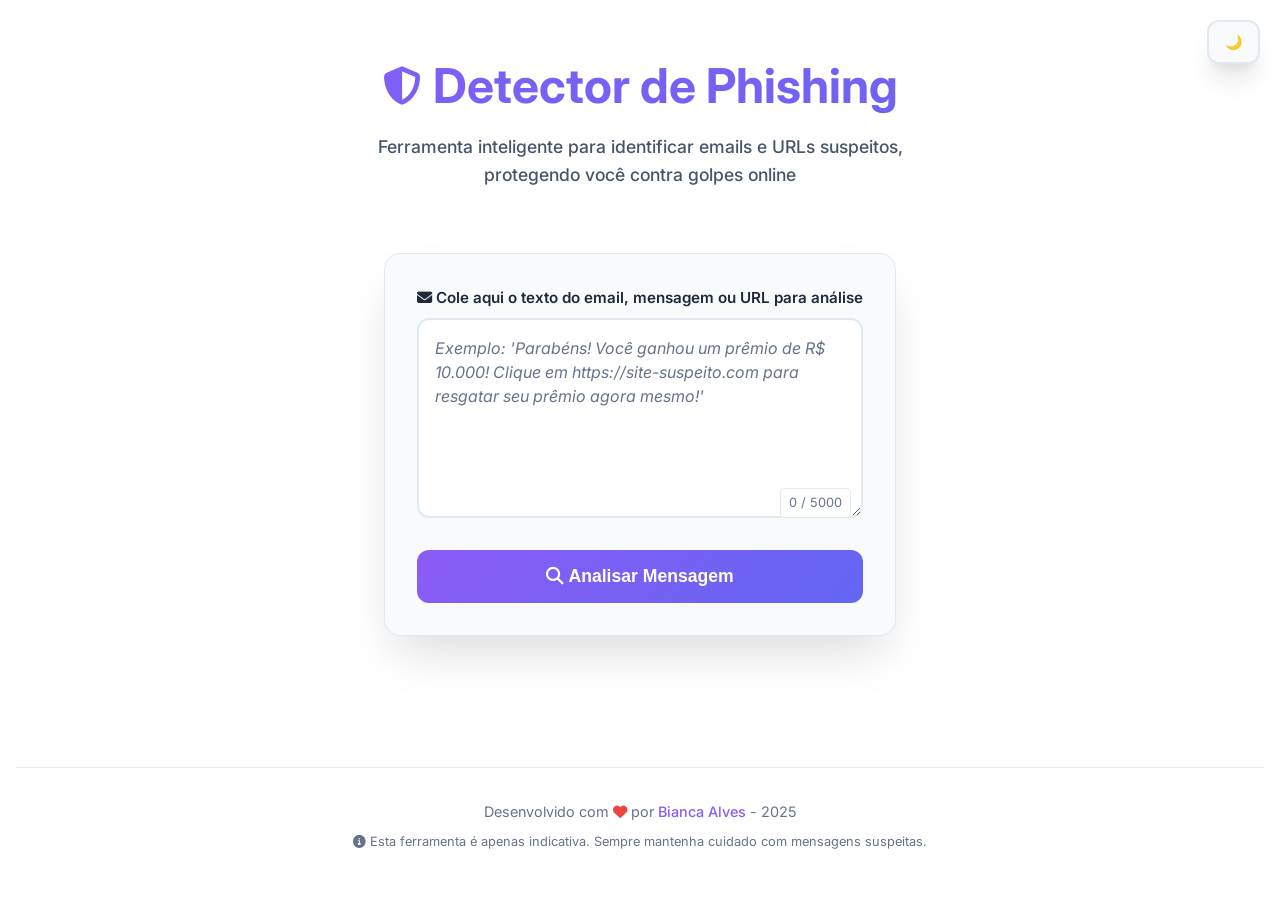
==== templates/index.html @ 08f22376 "CSS Ajustando Css para ambos os temas" ====
<!DOCTYPE html>
<html lang="pt-BR">
<head>
    <meta charset="UTF-8">
    <meta name="viewport" content="width=device-width, initial-scale=1.0">
    <title>Detector de Phishing - Proteção contra Golpes</title>
    <link rel="icon" href="/static/favicon.png" type="image/png">
    <meta name="description" content="Ferramenta inteligente para detectar emails e URLs de phishing, protegendo você contra golpes online.">
    <link href="https://fonts.googleapis.com/css2?family=Inter:wght@400;500;600;700&display=swap" rel="stylesheet">
    <link href="https://cdnjs.cloudflare.com/ajax/libs/font-awesome/6.4.0/css/all.min.css" rel="stylesheet">
    <link rel="stylesheet" href="/static/style.css">
</head>
<body>
    <button id="toggle-theme">🌙</button>
    <header class="header">
        <h1>
            <i class="fas fa-shield-alt icon" aria-hidden="true"></i>
            Detector de Phishing
        </h1>
        <p>Ferramenta inteligente para identificar emails e URLs suspeitos, protegendo você contra golpes online</p>
    </header>

    <main class="container">
        <div class="card">
            <form id="analysisForm" novalidate>
                <div class="input-group">
                    <label for="messageInput" class="input-label">
                        <i class="fas fa-envelope" aria-hidden="true"></i>
                        Cole aqui o texto do email, mensagem ou URL para análise
                    </label>
                    <div class="textarea-container">
                        <textarea 
                            id="messageInput" 
                            class="input-textarea"
                            placeholder="Exemplo: 'Parabéns! Você ganhou um prêmio de R$ 10.000! Clique em https://site-suspeito.com para resgatar seu prêmio agora mesmo!'"
                            maxlength="5000"
                            required
                            aria-describedby="char-counter"
                        ></textarea>
                        <div id="char-counter" class="char-counter">0 / 5000</div>
                    </div>
                </div>

                <button type="submit" class="analyze-btn" id="analyzeBtn">
                    <span class="btn-text">
                        <i class="fas fa-search" aria-hidden="true"></i>
                        Analisar Mensagem
                    </span>
                    <div class="spinner" id="spinner" aria-hidden="true"></div>
                </button>
            </form>
        </div>

        <div class="card results" id="results" role="region" aria-label="Resultados da análise">
            <div id="riskIndicator" class="risk-indicator" role="alert">
                <div class="risk-score">
                    <i class="fas fa-exclamation-triangle" aria-hidden="true"></i>
                    <span id="riskText">Analisando...</span>
                </div>
            </div>

            <div class="results-section">
                <h2 class="results-title">
                    <i class="fas fa-exclamation-circle" aria-hidden="true"></i>
                    Palavras Suspeitas Encontradas
                </h2>
                <div class="results-list">
                    <ul id="suspiciousWordsList" aria-label="Lista de palavras suspeitas">
                        <li class="empty-state">Nenhuma palavra suspeita encontrada</li>
                    </ul>
                </div>
            </div>

            <div class="results-section">
                <h2 class="results-title">
                    <i class="fas fa-globe" aria-hidden="true"></i>
                    Domínios Suspeitos Encontrados
                </h2>
                <div class="results-list">
                    <ul id="suspiciousDomainsList" aria-label="Lista de domínios suspeitos">
                        <li class="empty-state">Nenhum domínio suspeito encontrado</li>
                    </ul>
                </div>
            </div>

            <div class="results-section" id="recommendationsSection" style="display: none;">
                <h2 class="results-title">
                    <i class="fas fa-lightbulb" aria-hidden="true"></i>
                    Recomendações de Segurança
                </h2>
                <div class="results-list">
                    <ul id="recommendationsList" aria-label="Lista de recomendações">
                    </ul>
                </div>
            </div>
        </div>
    </main>

    <footer class="footer">
        <p>
            Desenvolvido com <i class="fas fa-heart" style="color: #ef4444;" aria-hidden="true"></i> por 
        <a href="https://www.linkedin.com/in/bianca-alvess/" target="_blank" rel="noopener noreferrer">Bianca Alves</a> - 2025
        </p>
        <p style="margin-top: 0.5rem; font-size: 0.8rem;">
            <i class="fas fa-info-circle" aria-hidden="true"></i>
            Esta ferramenta é apenas indicativa. Sempre mantenha cuidado com mensagens suspeitas.
        </p>
    </footer>

    <script src="/static/script.js"></script>
</body>
</html>
---- static/style.css ----
:root {
  /* Tema Claro (padrão) */
  --primary-color: #8b5cf6;
  --primary-dark: #7c3aed;
  --primary-light: #a78bfa;
  --secondary-color: #6366f1;
  --background-main: #ffffff;
  --background-card: #f8fafc;
  --background-input: #ffffff;
  --text-primary: #1e293b;
  --text-secondary: #475569;
  --text-muted: #64748b;
  --border-color: #e2e8f0;
  --success-color: #10b981;
  --success-bg: #ecfdf5;
  --warning-color: #f59e0b;
  --warning-bg: #fffbeb;
  --danger-color: #ef4444;
  --danger-bg: #fef2f2;
  --shadow-lg: 0 20px 25px -5px rgba(0, 0, 0, 0.1), 0 10px 10px -5px rgba(0, 0, 0, 0.05);
  --shadow-xl: 0 25px 50px -12px rgba(0, 0, 0, 0.15);
  --gradient-primary: linear-gradient(135deg, var(--primary-color) 0%, var(--secondary-color) 100%);
  --gradient-danger: linear-gradient(135deg, #ef4444 0%, #dc2626 100%);
  --gradient-success: linear-gradient(135deg, #10b981 0%, #059669 100%);
}

/* Tema Escuro */
body.dark {
  --background-main: #0f0f23;
  --background-card: #1a1a2e;
  --background-input: #16213e;
  --text-primary: #f8fafc;
  --text-secondary: #cbd5e1;
  --text-muted: #94a3b8;
  --border-color: #334155;
  --success-bg: #064e3b;
  --warning-bg: #451a03;
  --danger-bg: #450a0a;
  --shadow-lg: 0 20px 25px -5px rgba(0, 0, 0, 0.3), 0 10px 10px -5px rgba(0, 0, 0, 0.2);
  --shadow-xl: 0 25px 50px -12px rgba(0, 0, 0, 0.5);
}

* {
  margin: 0;
  padding: 0;
  box-sizing: border-box;
}

body {
  font-family: "Inter", -apple-system, BlinkMacSystemFont, "Segoe UI", sans-serif;
  background: var(--background-main);
  color: var(--text-primary);
  line-height: 1.6;
  min-height: 100vh;
  display: flex;
  flex-direction: column;
  padding: 1rem;
  transition: background-color 0.3s ease, color 0.3s ease;
}

/* Botão de alternância de tema */
#toggle-theme {
  position: fixed;
  top: 20px;
  right: 20px;
  padding: 12px 16px;
  border: 2px solid var(--border-color);
  border-radius: 12px;
  background-color: var(--background-card);
  color: var(--text-primary);
  cursor: pointer;
  font-weight: 600;
  font-size: 14px;
  transition: all 0.3s ease;
  box-shadow: var(--shadow-lg);
  z-index: 1000;
  display: flex;
  align-items: center;
  gap: 8px;
}

#toggle-theme:hover {
  background-color: var(--background-input);
  transform: translateY(-2px);
  box-shadow: var(--shadow-xl);
}

#toggle-theme:active {
  transform: translateY(0);
}

.header {
  text-align: center;
  margin-bottom: 2rem;
  padding: 2rem 0;
}

.header h1 {
  font-size: clamp(2rem, 5vw, 3rem);
  font-weight: 700;
  background: var(--gradient-primary);
  -webkit-background-clip: text;
  -webkit-text-fill-color: transparent;
  background-clip: text;
  margin-bottom: 0.5rem;
  display: flex;
  align-items: center;
  justify-content: center;
  gap: 0.75rem;
}

.header .icon {
  font-size: 0.8em;
  color: var(--primary-color);
}

.header p {
  color: var(--text-secondary);
  font-size: 1.1rem;
  max-width: 600px;
  margin: 0 auto;
  font-weight: 500;
}

.container {
  max-width: 800px;
  margin: 0 auto;
  flex: 1;
  display: flex;
  flex-direction: column;
}

.card {
  background: var(--background-card);
  border-radius: 1rem;
  padding: 2rem;
  box-shadow: var(--shadow-xl);
  border: 1px solid var(--border-color);
  backdrop-filter: blur(10px);
  margin-bottom: 2rem;
  transition: background-color 0.3s ease, border-color 0.3s ease;
}

.input-group {
  margin-bottom: 1.5rem;
}

.input-label {
  display: block;
  font-weight: 600;
  color: var(--text-primary);
  margin-bottom: 0.5rem;
  font-size: 0.95rem;
}

.textarea-container {
  position: relative;
}

.input-textarea {
  width: 100%;
  min-height: 200px;
  padding: 1rem;
  background: var(--background-input);
  border: 2px solid var(--border-color);
  border-radius: 0.75rem;
  color: var(--text-primary);
  font-size: 1rem;
  font-family: inherit;
  resize: vertical;
  transition: all 0.3s ease;
  line-height: 1.5;
}

.input-textarea::placeholder {
  color: var(--text-muted);
  font-style: italic;
}

.input-textarea:focus {
  outline: none;
  border-color: var(--primary-color);
  box-shadow: 0 0 0 3px rgba(139, 92, 246, 0.1);
  background: var(--background-card);
}

.char-counter {
  position: absolute;
  bottom: 0.5rem;
  right: 0.75rem;
  font-size: 0.8rem;
  color: var(--text-muted);
  background: var(--background-main);
  padding: 0.25rem 0.5rem;
  border-radius: 0.25rem;
  border: 1px solid var(--border-color);
}

.analyze-btn {
  width: 100%;
  padding: 1rem 2rem;
  background: var(--gradient-primary);
  color: white;
  border: none;
  border-radius: 0.75rem;
  font-size: 1.1rem;
  font-weight: 600;
  cursor: pointer;
  transition: all 0.3s ease;
  position: relative;
  overflow: hidden;
  display: flex;
  align-items: center;
  justify-content: center;
  gap: 0.5rem;
}

.analyze-btn:hover:not(:disabled) {
  transform: translateY(-2px);
  box-shadow: var(--shadow-lg);
}

.analyze-btn:active {
  transform: translateY(0);
}

.analyze-btn:disabled {
  opacity: 0.7;
  cursor: not-allowed;
}

.spinner {
  width: 20px;
  height: 20px;
  border: 2px solid rgba(255, 255, 255, 0.3);
  border-top: 2px solid white;
  border-radius: 50%;
  animation: spin 1s linear infinite;
  display: none;
}

.spinner.active {
  display: block;
}

@keyframes spin {
  0% {
    transform: rotate(0deg);
  }
  100% {
    transform: rotate(360deg);
  }
}

.results {
  display: none;
  animation: fadeInUp 0.5s ease;
}

.results.show {
  display: block;
}

@keyframes fadeInUp {
  from {
    opacity: 0;
    transform: translateY(20px);
  }
  to {
    opacity: 1;
    transform: translateY(0);
  }
}

.risk-indicator {
  padding: 1.5rem;
  border-radius: 0.75rem;
  margin-bottom: 2rem;
  text-align: center;
  font-weight: 600;
  font-size: 1.2rem;
  display: flex;
  align-items: center;
  justify-content: center;
  gap: 0.75rem;
  border: 2px solid;
  transition: all 0.3s ease;
}

.risk-indicator.safe {
  background: var(--success-bg);
  border-color: var(--success-color);
  color: var(--success-color);
}

.risk-indicator.warning {
  background: var(--warning-bg);
  border-color: var(--warning-color);
  color: var(--warning-color);
}

.risk-indicator.danger {
  background: var(--danger-bg);
  border-color: var(--danger-color);
  color: var(--danger-color);
}

.risk-score {
  display: inline-flex;
  align-items: center;
  gap: 0.5rem;
  font-size: 1.5rem;
  font-weight: 700;
}

.results-section {
  margin-bottom: 2rem;
}

.results-title {
  font-size: 1.3rem;
  font-weight: 600;
  color: var(--text-primary);
  margin-bottom: 1rem;
  display: flex;
  align-items: center;
  gap: 0.5rem;
}

.results-list {
  background: var(--background-input);
  border-radius: 0.5rem;
  padding: 1rem;
  border: 1px solid var(--border-color);
  transition: all 0.3s ease;
}

.results-list ul {
  list-style: none;
  padding: 0;
}

.results-list li {
  padding: 0.75rem;
  margin-bottom: 0.5rem;
  background: var(--background-card);
  border-radius: 0.5rem;
  border-left: 4px solid var(--primary-color);
  display: flex;
  align-items: center;
  gap: 0.75rem;
  font-weight: 500;
  transition: all 0.3s ease;
}

.results-list li:last-child {
  margin-bottom: 0;
}

.results-list .icon {
  color: var(--primary-color);
  font-size: 1.1rem;
}

.empty-state {
  text-align: center;
  padding: 2rem;
  color: var(--text-muted);
  font-style: italic;
}

.footer {
  text-align: center;
  padding: 2rem 0;
  margin-top: auto;
  border-top: 1px solid var(--border-color);
  color: var(--text-muted);
  font-size: 0.9rem;
  transition: border-color 0.3s ease;
}

.footer a {
  color: var(--primary-color);
  text-decoration: none;
  font-weight: 500;
}

.footer a:hover {
  text-decoration: underline;
}

/* Responsividade */
@media (max-width: 768px) {
  body {
    padding: 0.5rem;
  }

  #toggle-theme {
    top: 10px;
    right: 10px;
    padding: 10px 12px;
    font-size: 12px;
  }

  .card {
    padding: 1.5rem;
    border-radius: 0.75rem;
  }

  .header {
    padding: 1rem 0;
    margin-bottom: 1.5rem;
  }

  .input-textarea {
    min-height: 150px;
    padding: 0.75rem;
  }

  .analyze-btn {
    padding: 0.875rem 1.5rem;
    font-size: 1rem;
  }

  .risk-indicator {
    padding: 1rem;
    font-size: 1.1rem;
  }
}

@media (max-width: 480px) {
  .header h1 {
    flex-direction: column;
    gap: 0.5rem;
  }

  .results-list li {
    flex-direction: column;
    align-items: flex-start;
    gap: 0.5rem;
  }

  #toggle-theme {
    padding: 8px 10px;
    font-size: 11px;
  }
}

/* Melhorias de acessibilidade */
@media (prefers-reduced-motion: reduce) {
  * {
    animation-duration: 0.01ms !important;
    animation-iteration-count: 1 !important;
    transition-duration: 0.01ms !important;
  }
}

/* Estados de foco melhorados */
.analyze-btn:focus-visible,
.input-textarea:focus-visible,
#toggle-theme:focus-visible {
  outline: 2px solid var(--primary-color);
  outline-offset: 2px;
}

/* Suavização para mudanças de tema */
* {
  transition: background-color 0.3s ease, color 0.3s ease, border-color 0.3s ease;
}
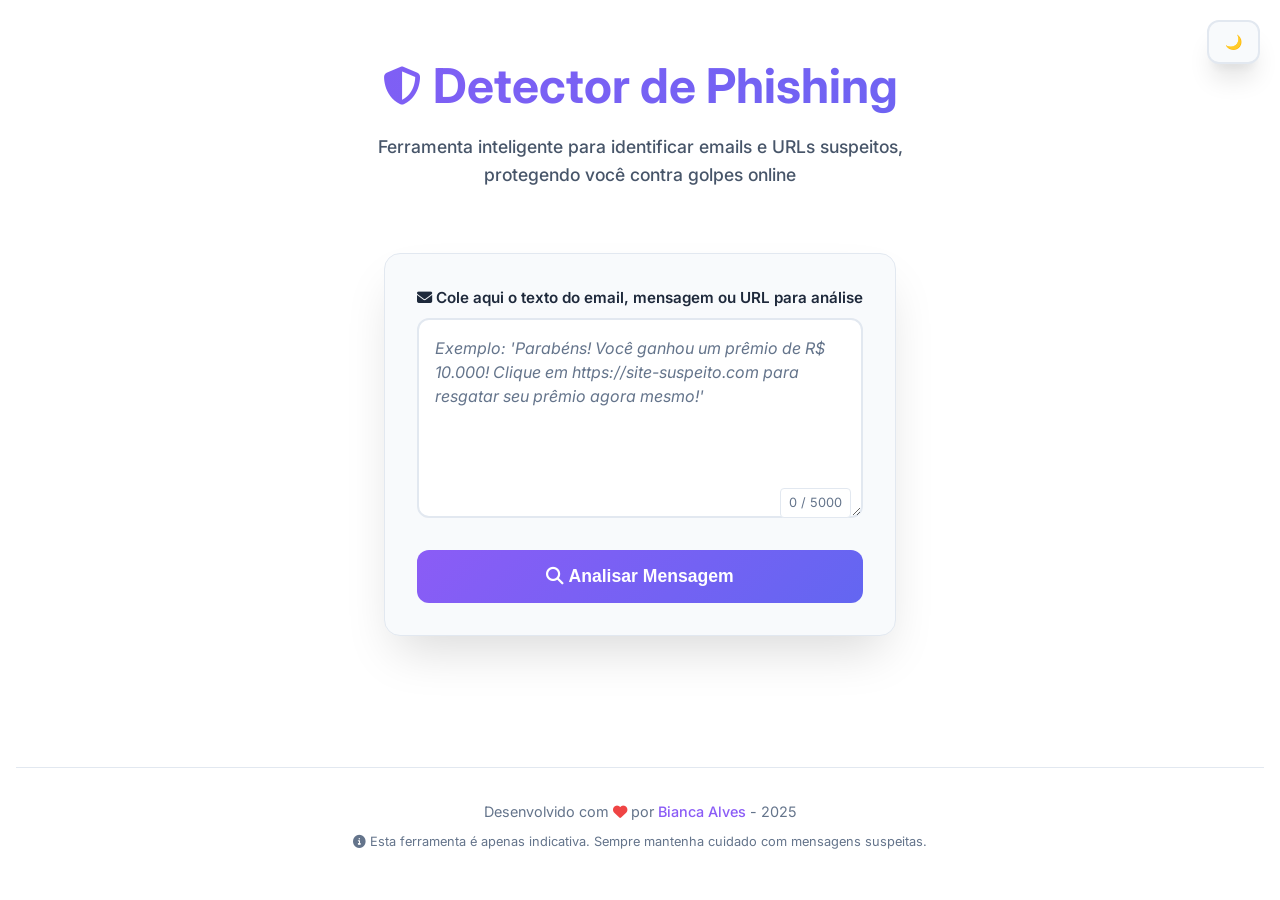
==== commit 0be9a7cb: "Icon Adicionando Icon" ====
--- a/templates/index.html
+++ b/templates/index.html
@@ -4,7 +4,7 @@
     <meta charset="UTF-8">
     <meta name="viewport" content="width=device-width, initial-scale=1.0">
     <title>Detector de Phishing - Proteção contra Golpes</title>
-    <link rel="icon" href="/static/favicon.png" type="image/png">
+    <link rel="icon" href="/img/escudo.png" type="image/png">
     <meta name="description" content="Ferramenta inteligente para detectar emails e URLs de phishing, protegendo você contra golpes online.">
     <link href="https://fonts.googleapis.com/css2?family=Inter:wght@400;500;600;700&display=swap" rel="stylesheet">
     <link href="https://cdnjs.cloudflare.com/ajax/libs/font-awesome/6.4.0/css/all.min.css" rel="stylesheet">
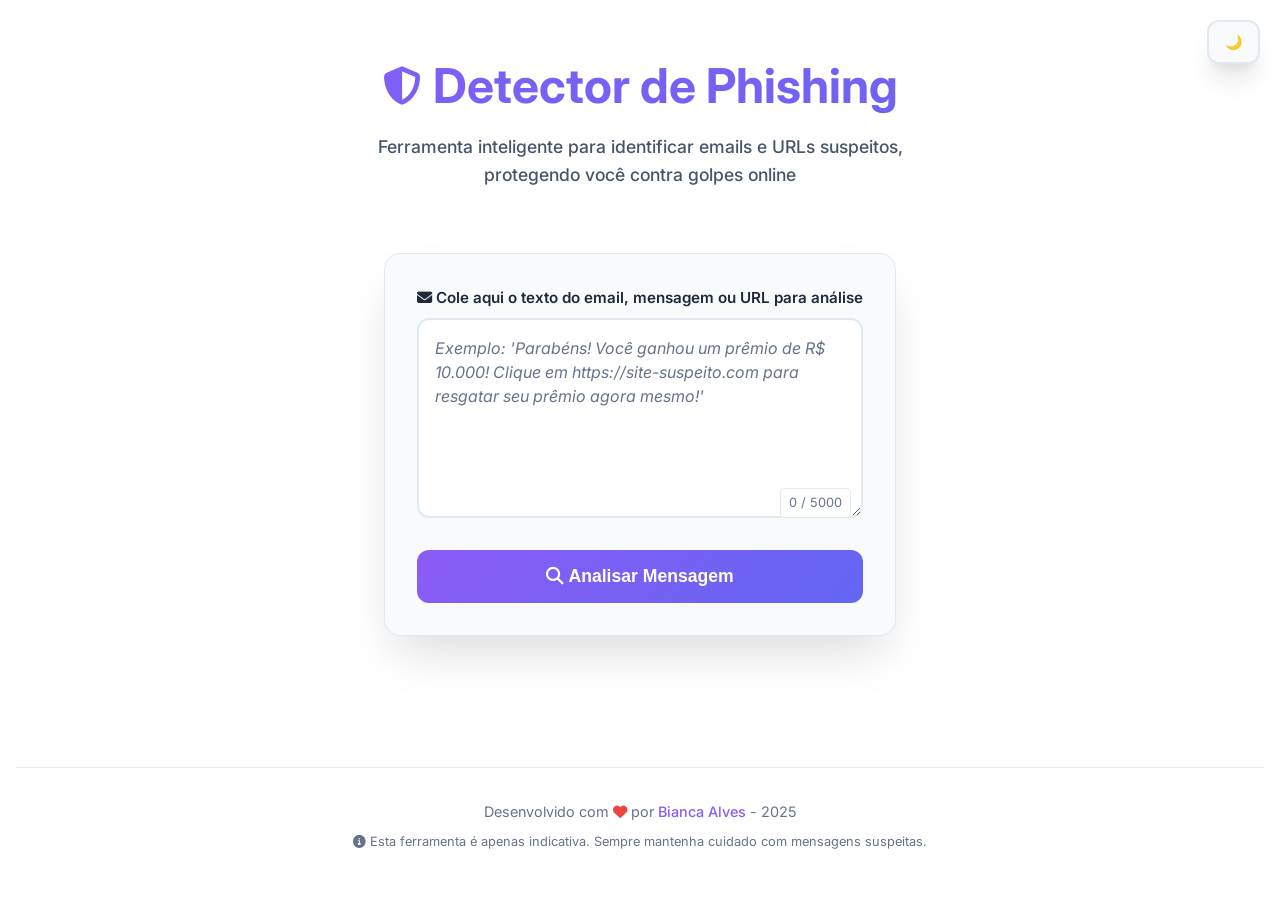
==== commit 1d91d002: "Update index.html" ====
--- a/templates/index.html
+++ b/templates/index.html
@@ -4,7 +4,7 @@
     <meta charset="UTF-8">
     <meta name="viewport" content="width=device-width, initial-scale=1.0">
     <title>Detector de Phishing - Proteção contra Golpes</title>
-    <link rel="icon" href="/img/escudo.png" type="image/png">
+    <link rel="icon" href="/static/img/escudo.png" type="image/png">
     <meta name="description" content="Ferramenta inteligente para detectar emails e URLs de phishing, protegendo você contra golpes online.">
     <link href="https://fonts.googleapis.com/css2?family=Inter:wght@400;500;600;700&display=swap" rel="stylesheet">
     <link href="https://cdnjs.cloudflare.com/ajax/libs/font-awesome/6.4.0/css/all.min.css" rel="stylesheet">
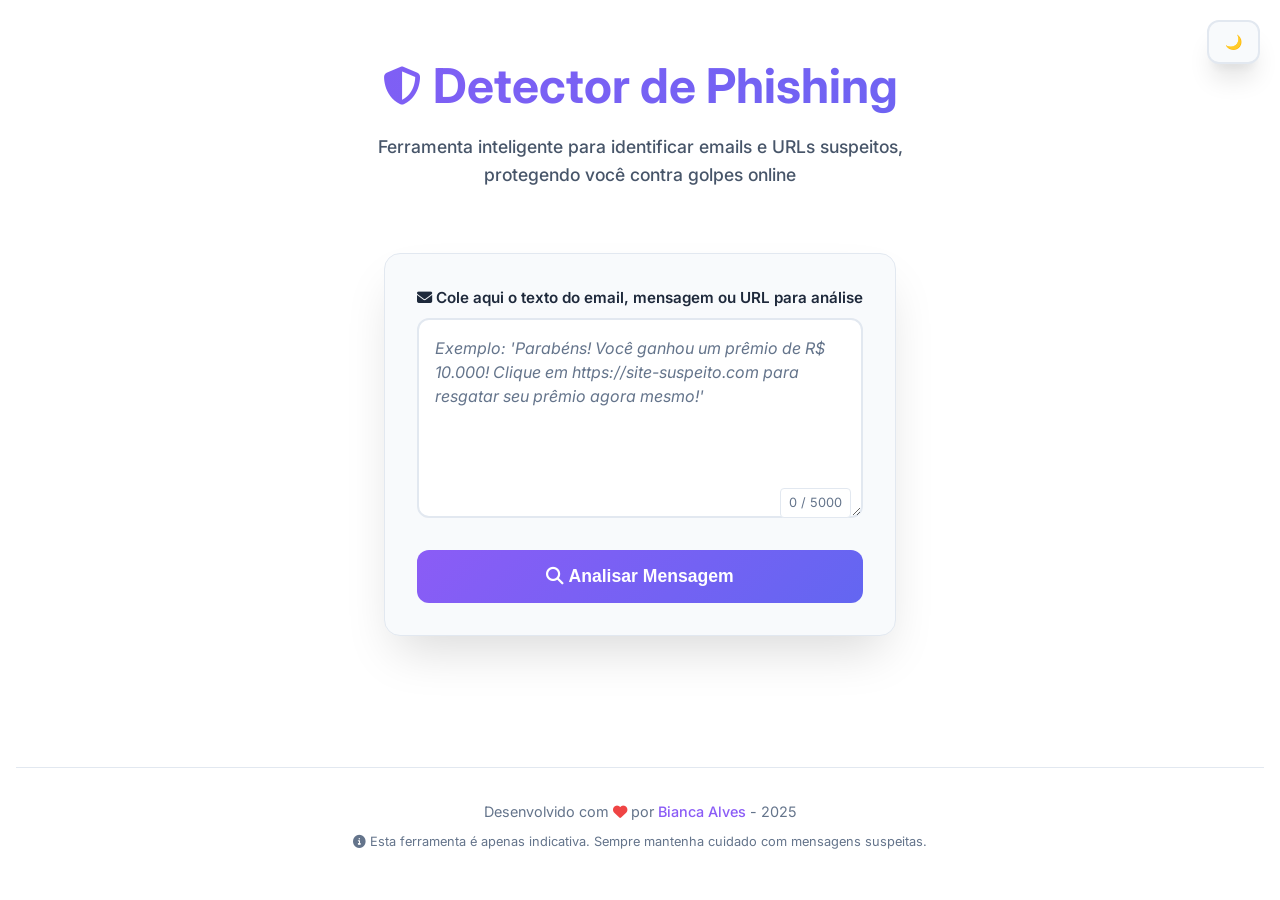
==== commit 23c229e3: "Update index.html Testando Shortcut" ====
--- a/templates/index.html
+++ b/templates/index.html
@@ -5,6 +5,7 @@
     <meta name="viewport" content="width=device-width, initial-scale=1.0">
     <title>Detector de Phishing - Proteção contra Golpes</title>
     <link rel="icon" href="/static/img/escudo.png" type="image/png">
+    <link rel="shortcut icon" href="/static/img/escudo.png" type="image/png">
     <meta name="description" content="Ferramenta inteligente para detectar emails e URLs de phishing, protegendo você contra golpes online.">
     <link href="https://fonts.googleapis.com/css2?family=Inter:wght@400;500;600;700&display=swap" rel="stylesheet">
     <link href="https://cdnjs.cloudflare.com/ajax/libs/font-awesome/6.4.0/css/all.min.css" rel="stylesheet">
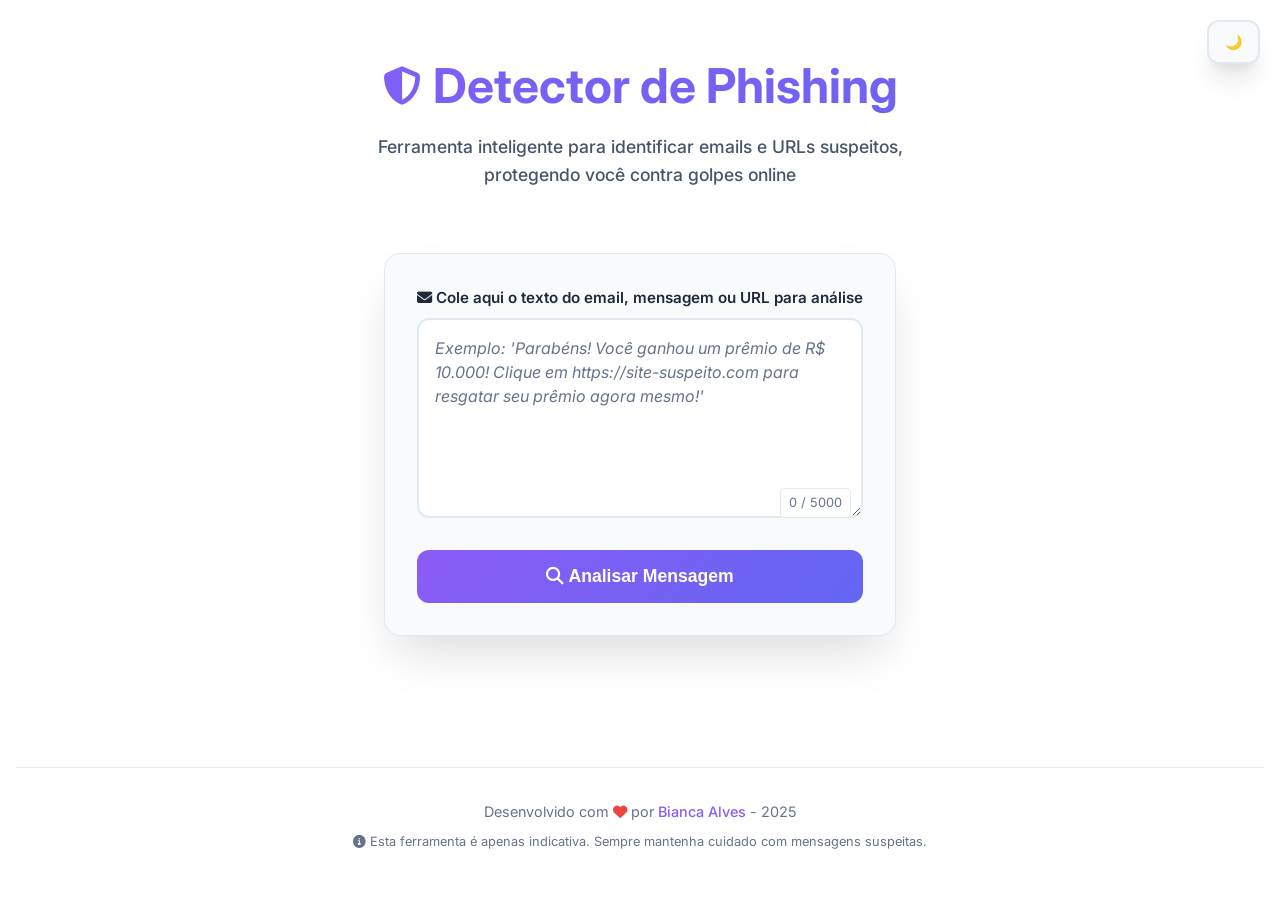
==== commit 840d0a66: "Nomenclaruto .Ico" ====
--- a/templates/index.html
+++ b/templates/index.html
@@ -4,8 +4,8 @@
     <meta charset="UTF-8">
     <meta name="viewport" content="width=device-width, initial-scale=1.0">
     <title>Detector de Phishing - Proteção contra Golpes</title>
-    <link rel="icon" href="/static/img/escudo.png" type="image/png">
-    <link rel="shortcut icon" href="/static/img/escudo.png" type="image/png">
+    <link rel="icon" href="/static/img/escudo.ico" type="image/png">
+    <link rel="shortcut icon" href="/static/img/escudo.ico" type="image/png">
     <meta name="description" content="Ferramenta inteligente para detectar emails e URLs de phishing, protegendo você contra golpes online.">
     <link href="https://fonts.googleapis.com/css2?family=Inter:wght@400;500;600;700&display=swap" rel="stylesheet">
     <link href="https://cdnjs.cloudflare.com/ajax/libs/font-awesome/6.4.0/css/all.min.css" rel="stylesheet">
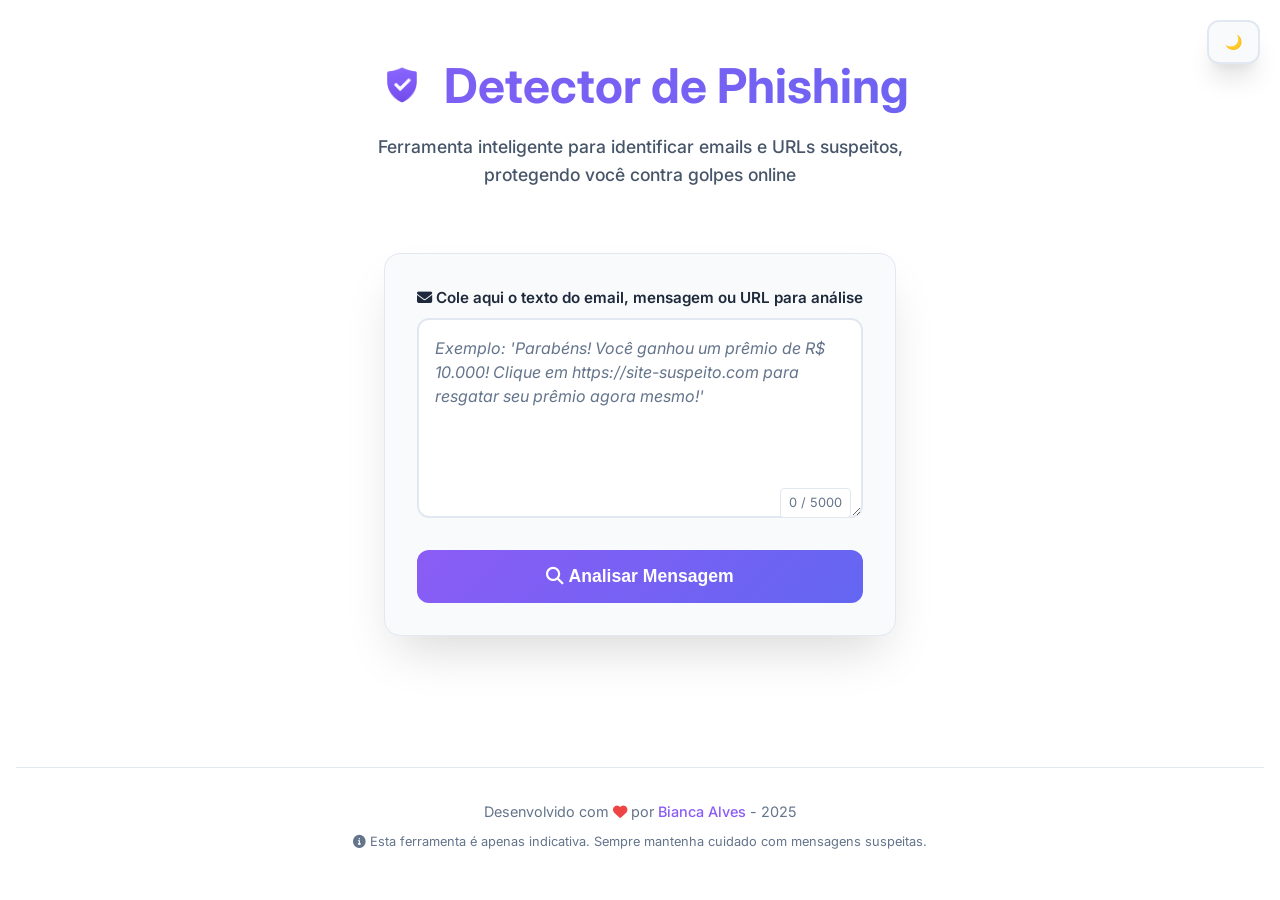
==== commit 4068477a: "Update index.html" ====
--- a/templates/index.html
+++ b/templates/index.html
@@ -15,7 +15,7 @@
     <button id="toggle-theme">🌙</button>
     <header class="header">
         <h1>
-            <i class="fas fa-shield-alt icon" aria-hidden="true"></i>
+            <img src="/static/img/escudo.ico" alt="Escudo" class="icon" style="width: 60px; height: 60px; vertical-align: middle;">
             Detector de Phishing
         </h1>
         <p>Ferramenta inteligente para identificar emails e URLs suspeitos, protegendo você contra golpes online</p>
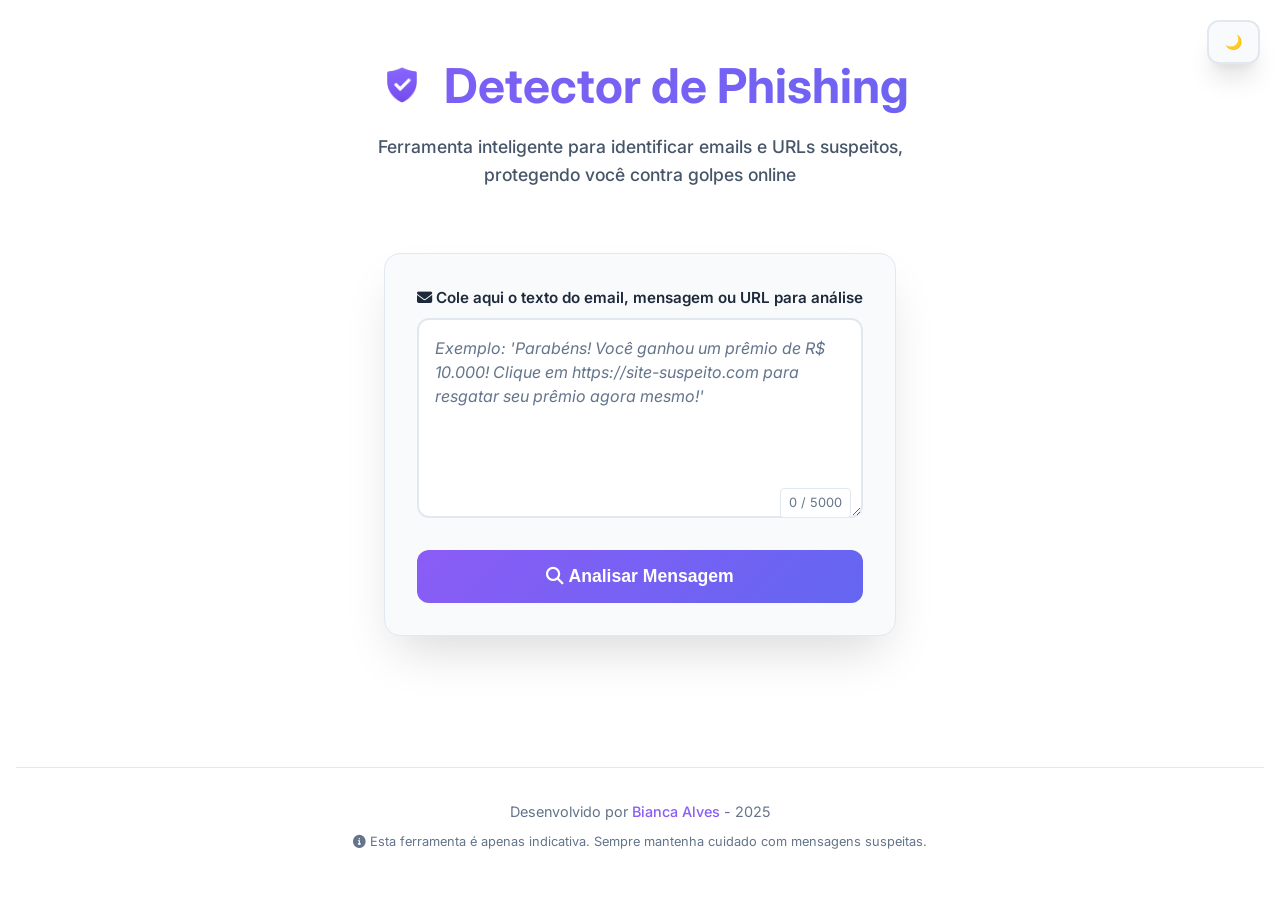
==== commit b3c966e0: "Update index.html" ====
--- a/templates/index.html
+++ b/templates/index.html
@@ -99,7 +99,7 @@
 
     <footer class="footer">
         <p>
-            Desenvolvido com <i class="fas fa-heart" style="color: #ef4444;" aria-hidden="true"></i> por 
+            Desenvolvido por 
         <a href="https://www.linkedin.com/in/bianca-alvess/" target="_blank" rel="noopener noreferrer">Bianca Alves</a> - 2025
         </p>
         <p style="margin-top: 0.5rem; font-size: 0.8rem;">
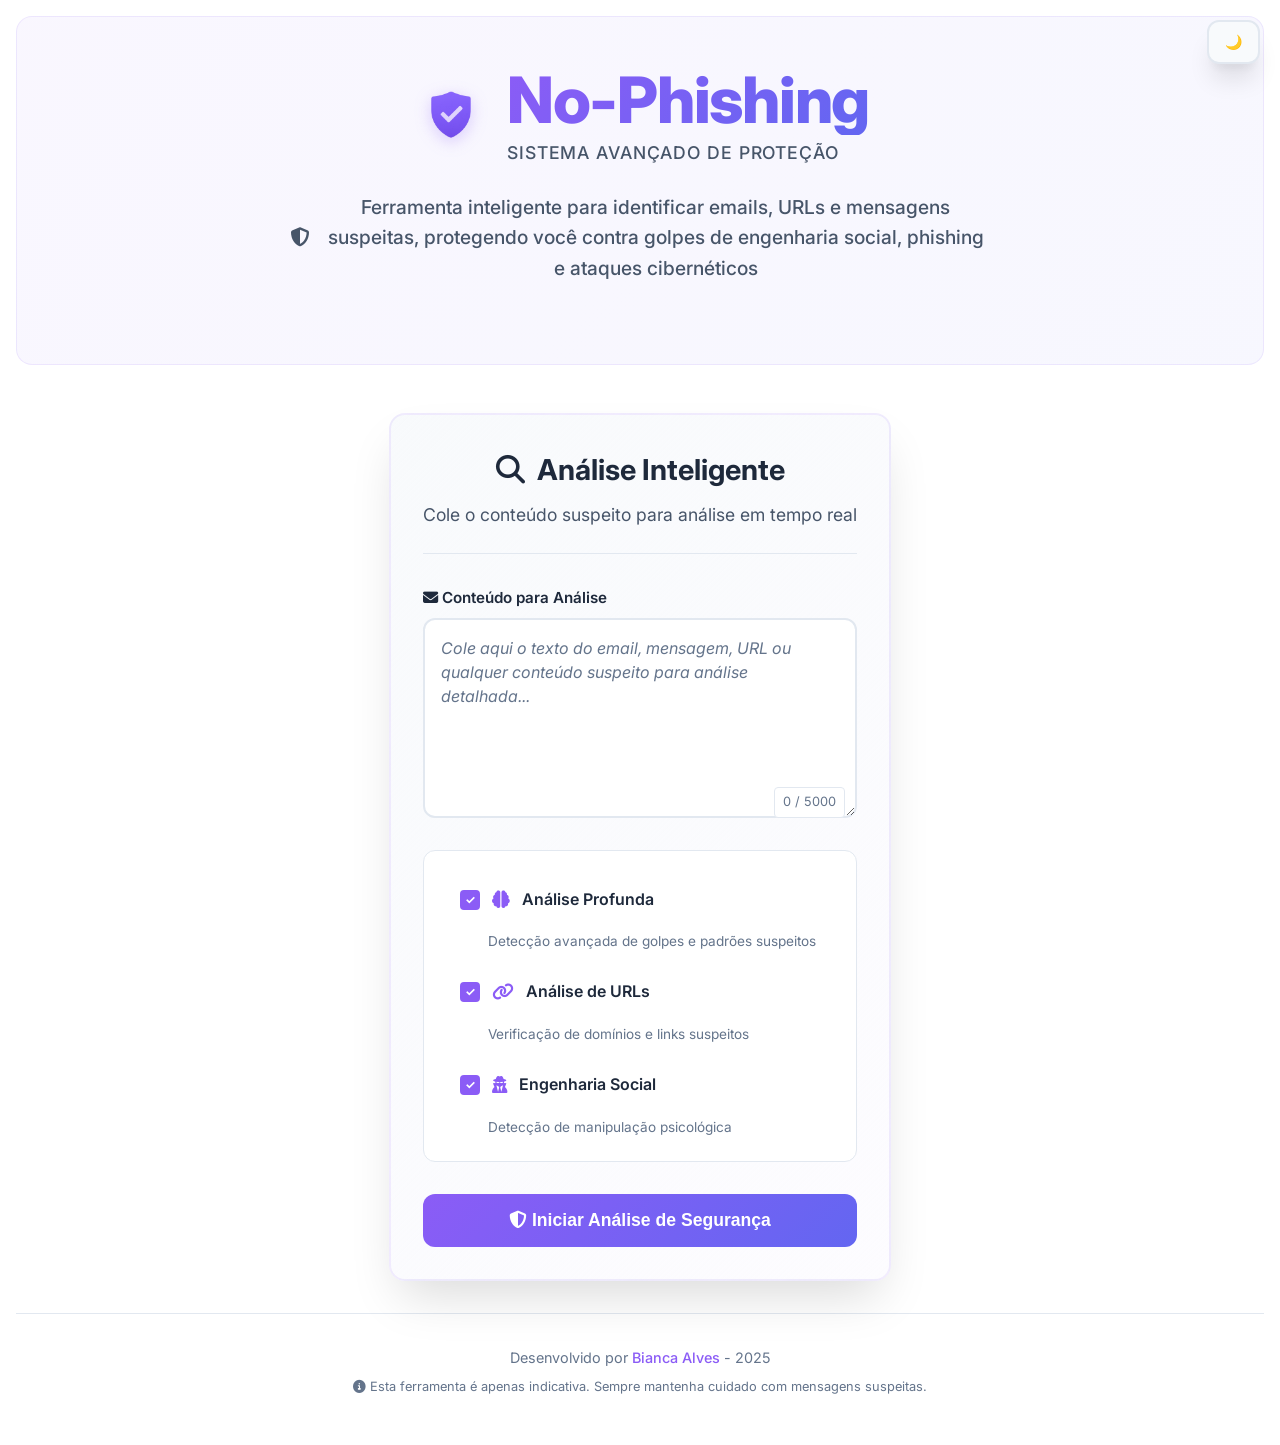
==== commit 087911b5: "Melhorias da detecção" ====
--- a/templates/index.html
+++ b/templates/index.html
@@ -14,26 +14,41 @@
 <body>
     <button id="toggle-theme">🌙</button>
     <header class="header">
-        <h1>
-            <img src="/static/img/escudo.ico" alt="Escudo" class="icon" style="width: 60px; height: 60px; vertical-align: middle;">
-            Detector de Phishing
-        </h1>
-        <p>Ferramenta inteligente para identificar emails e URLs suspeitos, protegendo você contra golpes online</p>
+        <div class="header-content">
+            <div class="logo-container">
+                <img src="/static/img/escudo.ico" alt="Escudo" class="icon">
+                <div class="title-container">
+                    <h1>No-Phishing</h1>
+                    <span class="subtitle">Sistema Avançado de Proteção</span>
+                </div>
+            </div>
+            <p class="header-description">
+                <i class="fas fa-shield-alt"></i>
+                Ferramenta inteligente para identificar emails, URLs e mensagens suspeitas, 
+                protegendo você contra golpes de engenharia social, phishing e ataques cibernéticos
+            </p>
+            </div>
+        </div>
     </header>
 
     <main class="container">
-        <div class="card">
+        <div class="card analysis-card">
+            <div class="card-header">
+                <h2><i class="fas fa-search"></i> Análise Inteligente</h2>
+                <p>Cole o conteúdo suspeito para análise em tempo real</p>
+            </div>
+            
             <form id="analysisForm" novalidate>
                 <div class="input-group">
                     <label for="messageInput" class="input-label">
                         <i class="fas fa-envelope" aria-hidden="true"></i>
-                        Cole aqui o texto do email, mensagem ou URL para análise
+                        Conteúdo para Análise
                     </label>
                     <div class="textarea-container">
                         <textarea 
                             id="messageInput" 
                             class="input-textarea"
-                            placeholder="Exemplo: 'Parabéns! Você ganhou um prêmio de R$ 10.000! Clique em https://site-suspeito.com para resgatar seu prêmio agora mesmo!'"
+                            placeholder="Cole aqui o texto do email, mensagem, URL ou qualquer conteúdo suspeito para análise detalhada..."
                             maxlength="5000"
                             required
                             aria-describedby="char-counter"
@@ -42,10 +57,42 @@
                     </div>
                 </div>
 
+                <div class="analysis-options">
+                    <div class="option-group">
+                        <label class="option-label">
+                            <input type="checkbox" id="deepAnalysis" checked>
+                            <span class="checkmark"></span>
+                            <i class="fas fa-brain"></i>
+                            Análise Profunda
+                        </label>
+                        <span class="option-description">Detecção avançada de golpes e padrões suspeitos</span>
+                    </div>
+                    
+                    <div class="option-group">
+                        <label class="option-label">
+                            <input type="checkbox" id="urlAnalysis" checked>
+                            <span class="checkmark"></span>
+                            <i class="fas fa-link"></i>
+                            Análise de URLs
+                        </label>
+                        <span class="option-description">Verificação de domínios e links suspeitos</span>
+                    </div>
+                    
+                    <div class="option-group">
+                        <label class="option-label">
+                            <input type="checkbox" id="socialEngineering" checked>
+                            <span class="checkmark"></span>
+                            <i class="fas fa-user-secret"></i>
+                            Engenharia Social
+                        </label>
+                        <span class="option-description">Detecção de manipulação psicológica</span>
+                    </div>
+                </div>
+
                 <button type="submit" class="analyze-btn" id="analyzeBtn">
                     <span class="btn-text">
-                        <i class="fas fa-search" aria-hidden="true"></i>
-                        Analisar Mensagem
+                        <i class="fas fa-shield-alt" aria-hidden="true"></i>
+                        Iniciar Análise de Segurança
                     </span>
                     <div class="spinner" id="spinner" aria-hidden="true"></div>
                 </button>
@@ -53,45 +100,73 @@
         </div>
 
         <div class="card results" id="results" role="region" aria-label="Resultados da análise">
+            <div class="results-header">
+                <h2><i class="fas fa-chart-line"></i> Resultados da Análise</h2>
+                <div class="analysis-timestamp" id="analysisTimestamp"></div>
+            </div>
+
             <div id="riskIndicator" class="risk-indicator" role="alert">
                 <div class="risk-score">
                     <i class="fas fa-exclamation-triangle" aria-hidden="true"></i>
                     <span id="riskText">Analisando...</span>
                 </div>
-            </div>
-
-            <div class="results-section">
-                <h2 class="results-title">
-                    <i class="fas fa-exclamation-circle" aria-hidden="true"></i>
-                    Palavras Suspeitas Encontradas
-                </h2>
-                <div class="results-list">
-                    <ul id="suspiciousWordsList" aria-label="Lista de palavras suspeitas">
-                        <li class="empty-state">Nenhuma palavra suspeita encontrada</li>
-                    </ul>
+                <div class="risk-details">
+                    <div class="risk-meter">
+                        <div class="meter-fill" id="meterFill"></div>
+                    </div>
+                    <div class="risk-category" id="riskCategory"></div>
                 </div>
             </div>
 
-            <div class="results-section">
-                <h2 class="results-title">
-                    <i class="fas fa-globe" aria-hidden="true"></i>
-                    Domínios Suspeitos Encontrados
-                </h2>
-                <div class="results-list">
-                    <ul id="suspiciousDomainsList" aria-label="Lista de domínios suspeitos">
-                        <li class="empty-state">Nenhum domínio suspeito encontrado</li>
-                    </ul>
+            <div class="results-grid">
+                <div class="results-section">
+                    <h3 class="results-title">
+                        <i class="fas fa-exclamation-circle" aria-hidden="true"></i>
+                        Palavras Suspeitas
+                        <span class="section-badge" id="wordsBadge">0</span>
+                    </h3>
+                    <div class="results-list">
+                        <ul id="suspiciousWordsList" aria-label="Lista de palavras suspeitas">
+                            <li class="empty-state">Nenhuma palavra suspeita encontrada</li>
+                        </ul>
+                    </div>
                 </div>
-            </div>
 
-            <div class="results-section" id="recommendationsSection" style="display: none;">
-                <h2 class="results-title">
-                    <i class="fas fa-lightbulb" aria-hidden="true"></i>
-                    Recomendações de Segurança
-                </h2>
-                <div class="results-list">
-                    <ul id="recommendationsList" aria-label="Lista de recomendações">
-                    </ul>
+                <div class="results-section">
+                    <h3 class="results-title">
+                        <i class="fas fa-globe" aria-hidden="true"></i>
+                        Domínios Suspeitos
+                        <span class="section-badge" id="domainsBadge">0</span>
+                    </h3>
+                    <div class="results-list">
+                        <ul id="suspiciousDomainsList" aria-label="Lista de domínios suspeitos">
+                            <li class="empty-state">Nenhum domínio suspeito encontrado</li>
+                        </ul>
+                    </div>
+                </div>
+
+                <div class="results-section" id="recommendationsSection" style="display: none;">
+                    <h3 class="results-title">
+                        <i class="fas fa-lightbulb" aria-hidden="true"></i>
+                        Recomendações de Segurança
+                        <span class="section-badge" id="recommendationsBadge">0</span>
+                    </h3>
+                    <div class="results-list">
+                        <ul id="recommendationsList" aria-label="Lista de recomendações">
+                        </ul>
+                    </div>
+                </div>
+
+                <div class="results-section" id="threatDetailsSection" style="display: none;">
+                    <h3 class="results-title">
+                        <i class="fas fa-bug" aria-hidden="true"></i>
+                        Detalhes da Ameaça
+                        <span class="section-badge" id="threatsBadge">0</span>
+                    </h3>
+                    <div class="results-list">
+                        <ul id="threatDetailsList" aria-label="Lista de detalhes da ameaça">
+                        </ul>
+                    </div>
                 </div>
             </div>
         </div>
--- a/static/style.css
+++ b/static/style.css
@@ -91,34 +91,112 @@
 
 .header {
   text-align: center;
-  margin-bottom: 2rem;
-  padding: 2rem 0;
-}
-
-.header h1 {
-  font-size: clamp(2rem, 5vw, 3rem);
-  font-weight: 700;
+  margin-bottom: 3rem;
+  padding: 3rem 0;
+  background: linear-gradient(135deg, rgba(139, 92, 246, 0.05) 0%, rgba(99, 102, 241, 0.05) 100%);
+  border-radius: 1rem;
+  border: 1px solid rgba(139, 92, 246, 0.1);
+}
+
+.header-content {
+  max-width: 900px;
+  margin: 0 auto;
+  padding: 0 2rem;
+}
+
+.logo-container {
+  display: flex;
+  align-items: center;
+  justify-content: center;
+  gap: 1rem;
+  margin-bottom: 1.5rem;
+}
+
+.logo-container .icon {
+  width: 80px;
+  height: 80px;
+  filter: drop-shadow(0 4px 8px rgba(139, 92, 246, 0.3));
+}
+
+.title-container {
+  text-align: left;
+}
+
+.title-container h1 {
+  font-size: clamp(2.5rem, 6vw, 4rem);
+  font-weight: 800;
   background: var(--gradient-primary);
   -webkit-background-clip: text;
   -webkit-text-fill-color: transparent;
   background-clip: text;
-  margin-bottom: 0.5rem;
+  margin: 0;
+  line-height: 1.1;
+  letter-spacing: -0.02em;
+}
+
+.subtitle {
+  display: block;
+  font-size: 1.1rem;
+  color: var(--text-secondary);
+  font-weight: 500;
+  margin-top: 0.25rem;
+  letter-spacing: 0.05em;
+  text-transform: uppercase;
+}
+
+.header-description {
+  color: var(--text-secondary);
+  font-size: 1.2rem;
+  max-width: 700px;
+  margin: 0 auto 2rem;
+  font-weight: 500;
+  line-height: 1.6;
   display: flex;
   align-items: center;
   justify-content: center;
   gap: 0.75rem;
 }
 
-.header .icon {
-  font-size: 0.8em;
+.stats-container {
+  display: flex;
+  justify-content: center;
+  gap: 3rem;
+  flex-wrap: wrap;
+}
+
+.stat-item {
+  display: flex;
+  flex-direction: column;
+  align-items: center;
+  gap: 0.5rem;
+  padding: 1rem;
+  background: var(--background-card);
+  border-radius: 0.75rem;
+  border: 1px solid var(--border-color);
+  min-width: 120px;
+  transition: all 0.3s ease;
+}
+
+.stat-item:hover {
+  transform: translateY(-2px);
+  box-shadow: var(--shadow-lg);
+}
+
+.stat-item i {
+  font-size: 1.5rem;
   color: var(--primary-color);
 }
 
-.header p {
-  color: var(--text-secondary);
-  font-size: 1.1rem;
-  max-width: 600px;
-  margin: 0 auto;
+.stat-number {
+  font-size: 1.5rem;
+  font-weight: 700;
+  color: var(--text-primary);
+}
+
+.stat-label {
+  font-size: 0.85rem;
+  color: var(--text-muted);
+  text-align: center;
   font-weight: 500;
 }
 
@@ -139,6 +217,35 @@
   backdrop-filter: blur(10px);
   margin-bottom: 2rem;
   transition: background-color 0.3s ease, border-color 0.3s ease;
+}
+
+.analysis-card {
+  border: 2px solid rgba(139, 92, 246, 0.1);
+  background: linear-gradient(135deg, var(--background-card) 0%, rgba(139, 92, 246, 0.02) 100%);
+}
+
+.card-header {
+  text-align: center;
+  margin-bottom: 2rem;
+  padding-bottom: 1.5rem;
+  border-bottom: 1px solid var(--border-color);
+}
+
+.card-header h2 {
+  font-size: 1.8rem;
+  font-weight: 700;
+  color: var(--text-primary);
+  margin-bottom: 0.5rem;
+  display: flex;
+  align-items: center;
+  justify-content: center;
+  gap: 0.75rem;
+}
+
+.card-header p {
+  color: var(--text-secondary);
+  font-size: 1.1rem;
+  margin: 0;
 }
 
 .input-group {
@@ -194,6 +301,82 @@
   padding: 0.25rem 0.5rem;
   border-radius: 0.25rem;
   border: 1px solid var(--border-color);
+}
+
+.analysis-options {
+  display: grid;
+  grid-template-columns: repeat(auto-fit, minmax(250px, 1fr));
+  gap: 1rem;
+  margin-bottom: 2rem;
+  padding: 1.5rem;
+  background: var(--background-input);
+  border-radius: 0.75rem;
+  border: 1px solid var(--border-color);
+}
+
+.option-group {
+  display: flex;
+  flex-direction: column;
+  gap: 0.5rem;
+}
+
+.option-label {
+  display: flex;
+  align-items: center;
+  gap: 0.75rem;
+  cursor: pointer;
+  font-weight: 600;
+  color: var(--text-primary);
+  padding: 0.75rem;
+  border-radius: 0.5rem;
+  transition: all 0.3s ease;
+  position: relative;
+}
+
+.option-label:hover {
+  background: rgba(139, 92, 246, 0.05);
+}
+
+.option-label input[type="checkbox"] {
+  display: none;
+}
+
+.checkmark {
+  width: 20px;
+  height: 20px;
+  border: 2px solid var(--border-color);
+  border-radius: 4px;
+  position: relative;
+  transition: all 0.3s ease;
+  background: var(--background-card);
+}
+
+.option-label input[type="checkbox"]:checked + .checkmark {
+  background: var(--primary-color);
+  border-color: var(--primary-color);
+}
+
+.option-label input[type="checkbox"]:checked + .checkmark::after {
+  content: '✓';
+  position: absolute;
+  top: 50%;
+  left: 50%;
+  transform: translate(-50%, -50%);
+  color: white;
+  font-size: 12px;
+  font-weight: bold;
+}
+
+.option-label i {
+  color: var(--primary-color);
+  font-size: 1.1rem;
+}
+
+.option-description {
+  font-size: 0.85rem;
+  color: var(--text-muted);
+  margin-left: 2.5rem;
+  line-height: 1.4;
 }
 
 .analyze-btn {
@@ -261,6 +444,37 @@
   display: block;
 }
 
+.results-header {
+  display: flex;
+  justify-content: space-between;
+  align-items: center;
+  margin-bottom: 2rem;
+  padding-bottom: 1rem;
+  border-bottom: 1px solid var(--border-color);
+}
+
+.results-header h2 {
+  font-size: 1.8rem;
+  font-weight: 700;
+  color: var(--text-primary);
+  margin: 0;
+  display: flex;
+  align-items: center;
+  gap: 0.75rem;
+}
+
+.analysis-timestamp {
+  font-size: 0.9rem;
+  color: var(--text-muted);
+  font-weight: 500;
+}
+
+.results-grid {
+  display: grid;
+  grid-template-columns: repeat(auto-fit, minmax(300px, 1fr));
+  gap: 2rem;
+}
+
 @keyframes fadeInUp {
   from {
     opacity: 0;
@@ -273,18 +487,79 @@
 }
 
 .risk-indicator {
-  padding: 1.5rem;
-  border-radius: 0.75rem;
+  padding: 2rem;
+  border-radius: 1rem;
   margin-bottom: 2rem;
   text-align: center;
   font-weight: 600;
   font-size: 1.2rem;
   display: flex;
-  align-items: center;
-  justify-content: center;
-  gap: 0.75rem;
+  flex-direction: column;
+  align-items: center;
+  gap: 1.5rem;
   border: 2px solid;
   transition: all 0.3s ease;
+  position: relative;
+  overflow: hidden;
+}
+
+.risk-indicator::before {
+  content: '';
+  position: absolute;
+  top: 0;
+  left: 0;
+  right: 0;
+  bottom: 0;
+  background: linear-gradient(45deg, transparent 30%, rgba(255, 255, 255, 0.1) 50%, transparent 70%);
+  transform: translateX(-100%);
+  transition: transform 0.6s ease;
+}
+
+.risk-indicator:hover::before {
+  transform: translateX(100%);
+}
+
+.risk-score {
+  display: flex;
+  align-items: center;
+  gap: 1rem;
+  font-size: 1.5rem;
+  font-weight: 700;
+  z-index: 1;
+}
+
+.risk-details {
+  display: flex;
+  flex-direction: column;
+  align-items: center;
+  gap: 1rem;
+  width: 100%;
+  max-width: 400px;
+  z-index: 1;
+}
+
+.risk-meter {
+  width: 100%;
+  height: 8px;
+  background: rgba(0, 0, 0, 0.1);
+  border-radius: 4px;
+  overflow: hidden;
+  position: relative;
+}
+
+.meter-fill {
+  height: 100%;
+  background: linear-gradient(90deg, var(--success-color) 0%, var(--warning-color) 50%, var(--danger-color) 100%);
+  border-radius: 4px;
+  transition: width 1s ease;
+  width: 0%;
+}
+
+.risk-category {
+  font-size: 0.9rem;
+  font-weight: 600;
+  text-transform: uppercase;
+  letter-spacing: 0.05em;
 }
 
 .risk-indicator.safe {
@@ -325,6 +600,22 @@
   display: flex;
   align-items: center;
   gap: 0.5rem;
+  position: relative;
+}
+
+.section-badge {
+  background: var(--primary-color);
+  color: white;
+  font-size: 0.75rem;
+  font-weight: 700;
+  padding: 0.25rem 0.5rem;
+  border-radius: 12px;
+  margin-left: auto;
+  min-width: 24px;
+  text-align: center;
+  display: inline-flex;
+  align-items: center;
+  justify-content: center;
 }
 
 .results-list {
@@ -408,8 +699,47 @@
   }
 
   .header {
-    padding: 1rem 0;
+    padding: 2rem 1rem;
     margin-bottom: 1.5rem;
+  }
+
+  .header-content {
+    padding: 0 1rem;
+  }
+
+  .logo-container {
+    flex-direction: column;
+    text-align: center;
+  }
+
+  .title-container {
+    text-align: center;
+  }
+
+  .stats-container {
+    gap: 1rem;
+  }
+
+  .stat-item {
+    min-width: 100px;
+    padding: 0.75rem;
+  }
+
+  .analysis-options {
+    grid-template-columns: 1fr;
+    gap: 0.75rem;
+    padding: 1rem;
+  }
+
+  .results-grid {
+    grid-template-columns: 1fr;
+    gap: 1.5rem;
+  }
+
+  .results-header {
+    flex-direction: column;
+    gap: 1rem;
+    text-align: center;
   }
 
   .input-textarea {
@@ -423,8 +753,12 @@
   }
 
   .risk-indicator {
-    padding: 1rem;
+    padding: 1.5rem;
     font-size: 1.1rem;
+  }
+
+  .risk-score {
+    font-size: 1.3rem;
   }
 }
 
@@ -466,4 +800,51 @@
 /* Suavização para mudanças de tema */
 * {
   transition: background-color 0.3s ease, color 0.3s ease, border-color 0.3s ease;
-}+}
+
+/* Notificações */
+.notification {
+  position: fixed;
+  top: 20px;
+  right: 20px;
+  background: var(--background-card);
+  color: var(--text-primary);
+  padding: 0.75rem 1.25rem;
+  border-radius: 0.5rem;
+  border: 1px solid var(--border-color);
+  box-shadow: var(--shadow-lg);
+  z-index: 1000;
+  display: flex;
+  align-items: center;
+  gap: 0.5rem;
+  opacity: 1;
+  transition: opacity 0.3s ease;
+}
+
+.notification.warning {
+  border-color: var(--warning-color);
+}
+
+.notification.error {
+  border-color: var(--danger-color);
+}
+
+.char-warning {
+  color: var(--warning-color);
+}
+
+.char-muted {
+  color: var(--text-muted);
+}
+
+.btn-loading {
+  opacity: 0.7;
+}
+
+.spinner.active {
+  display: block;
+}
+
+.results.show {
+  display: block;
+}
